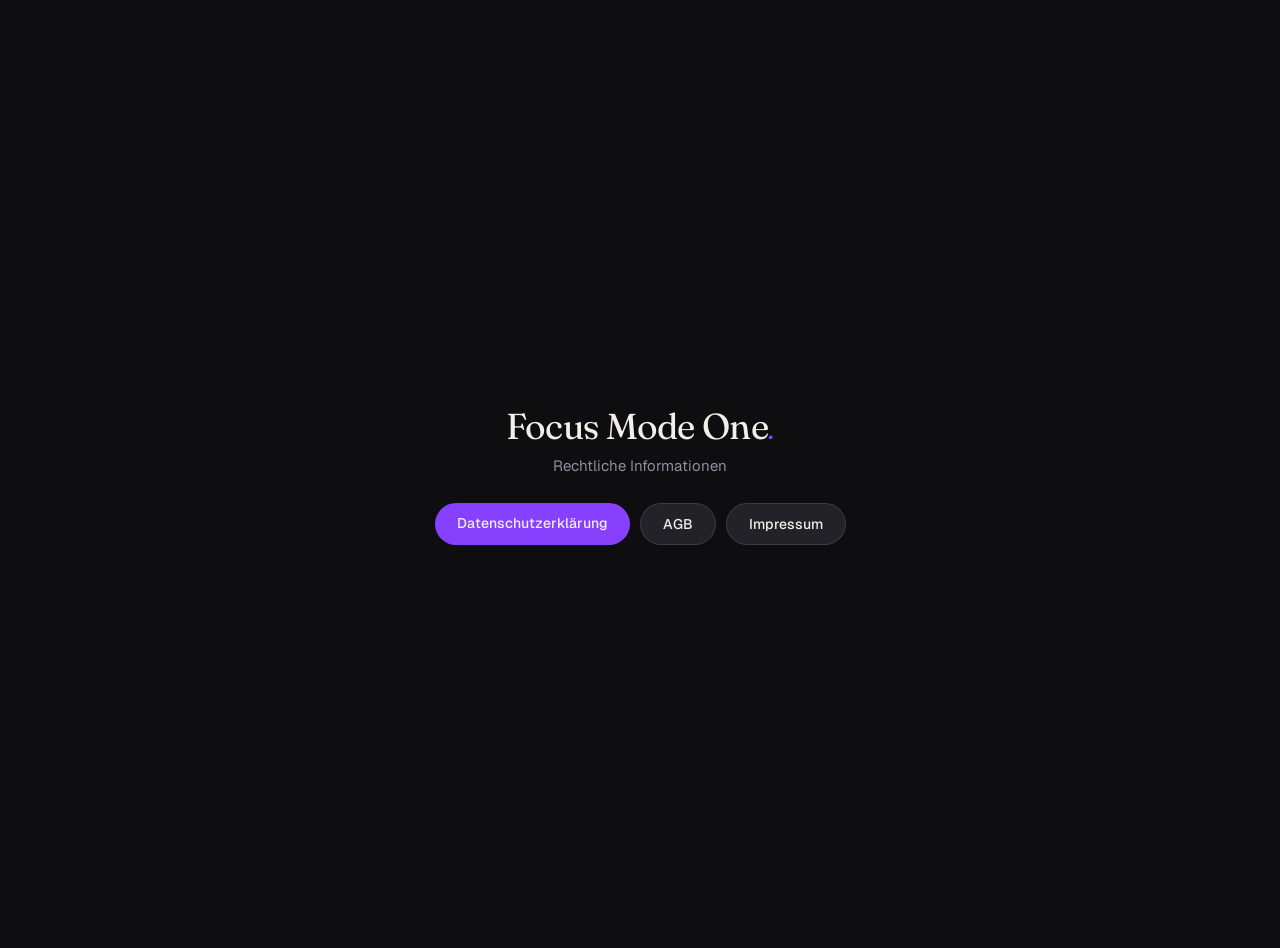
==== index.html @ ee65f876 "Add files via upload" ====
<!DOCTYPE html>
<html lang="de">
<head>
  <meta charset="UTF-8" />
  <meta name="viewport" content="width=device-width, initial-scale=1.0" />
  <title>Focus Mode One — Rechtliches</title>
  <meta name="description" content="Rechtliche Informationen zu Focus Mode One — Impressum, AGB und Datenschutzerklärung." />
  <link rel="canonical" href="datenschutz.html" />
  <link rel="preconnect" href="https://fonts.googleapis.com" />
  <link rel="preconnect" href="https://fonts.gstatic.com" crossorigin />
  <link rel="stylesheet" href="https://fonts.googleapis.com/css2?family=Fraunces:ital,opsz,wght@0,9..144,300..600;1,9..144,300..600&family=Geist:wght@400;450;500&display=swap" />
  <style>
    body {
      margin: 0;
      min-height: 100vh;
      display: grid;
      place-items: center;
      background: #0E0E10;
      font-family: 'Geist', -apple-system, sans-serif;
      color: #8E8E9E;
      text-align: center;
      padding: 24px;
    }
    h1 {
      font-family: 'Fraunces', Georgia, serif;
      font-weight: 400;
      font-size: 36px;
      color: #F0EFE8;
      margin: 0 0 8px;
      letter-spacing: -0.02em;
    }
    h1 em {
      font-style: italic;
      color: #8840FF;
      font-weight: 300;
    }
    p { margin: 0 0 28px; font-size: 15px; }
    .links {
      display: flex;
      gap: 10px;
      justify-content: center;
      flex-wrap: wrap;
      max-width: 640px;
    }
    a {
      display: inline-block;
      padding: 11px 22px;
      border-radius: 100px;
      text-decoration: none;
      font-size: 14px;
      font-weight: 500;
      transition: all 0.2s ease;
    }
    a.primary { background: #8840FF; color: #F0EFE8; }
    a.primary:hover { background: #A066FF; }
    a.secondary { background: #222228; color: #F0EFE8; border: 1px solid rgba(240,239,232,0.12); }
    a.secondary:hover { background: #2A2A32; }
  </style>
</head>
<body>
  <div>
    <h1>Focus Mode One<em>.</em></h1>
    <p>Rechtliche Informationen</p>
    <div class="links">
      <a class="primary" href="datenschutz.html">Datenschutzerklärung</a>
      <a class="secondary" href="agb.html">AGB</a>
      <a class="secondary" href="impressum.html">Impressum</a>
    </div>
  </div>
</body>
</html>
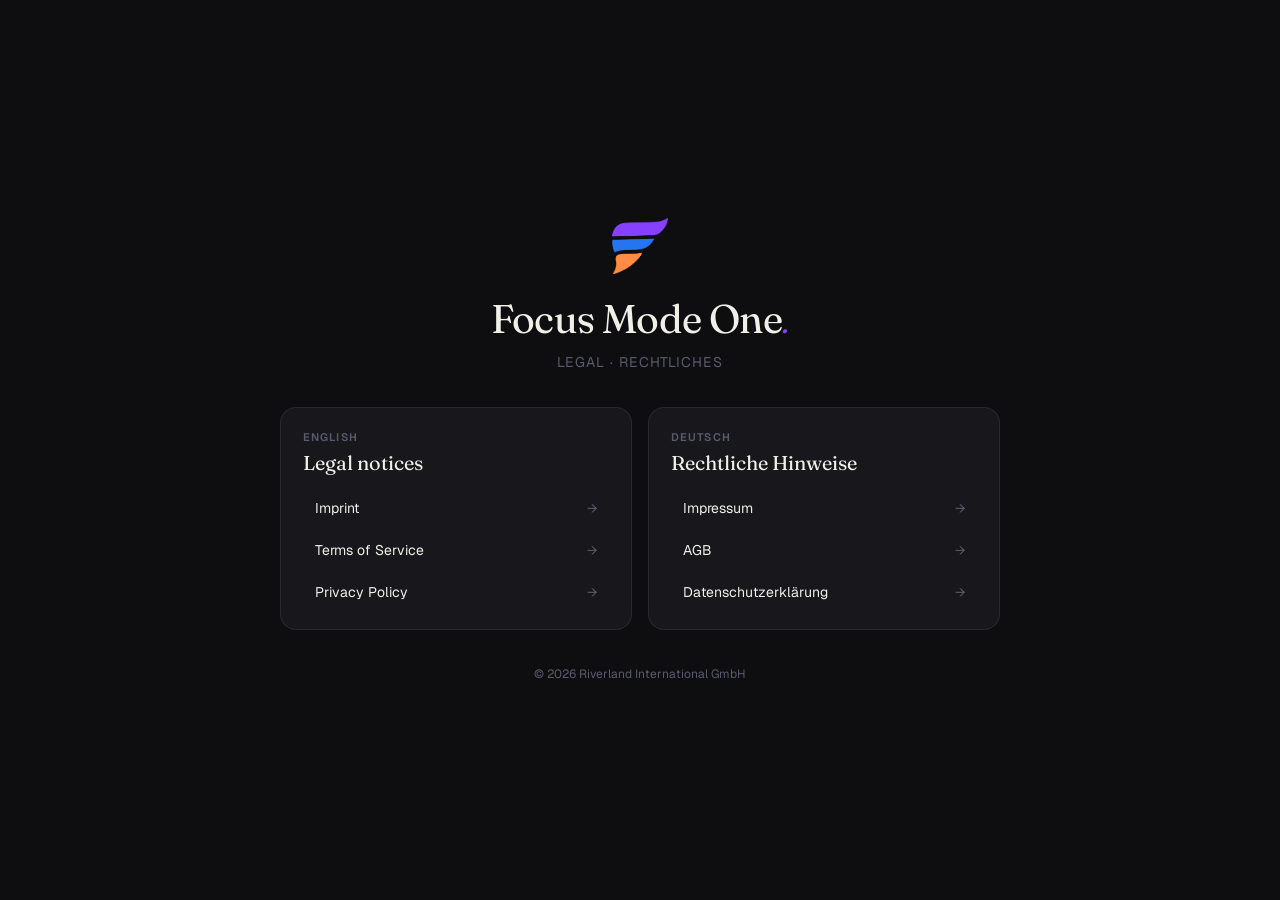
==== commit fd923cfd: "Add files via upload" ====
--- a/index.html
+++ b/index.html
@@ -1,32 +1,39 @@
 <!DOCTYPE html>
-<html lang="de">
+<html lang="en">
 <head>
   <meta charset="UTF-8" />
   <meta name="viewport" content="width=device-width, initial-scale=1.0" />
-  <title>Focus Mode One — Rechtliches</title>
-  <meta name="description" content="Rechtliche Informationen zu Focus Mode One — Impressum, AGB und Datenschutzerklärung." />
-  <link rel="canonical" href="datenschutz.html" />
+  <title>Focus Mode One — Legal · Rechtliches</title>
+  <meta name="description" content="Legal information for Focus Mode One — imprint, terms, privacy. Rechtliche Informationen — Impressum, AGB, Datenschutz." />
+  <link rel="icon" type="image/png" href="assets/icon_transparent.png" />
+  <link rel="apple-touch-icon" href="assets/icon_transparent.png" />
   <link rel="preconnect" href="https://fonts.googleapis.com" />
   <link rel="preconnect" href="https://fonts.gstatic.com" crossorigin />
   <link rel="stylesheet" href="https://fonts.googleapis.com/css2?family=Fraunces:ital,opsz,wght@0,9..144,300..600;1,9..144,300..600&family=Geist:wght@400;450;500&display=swap" />
   <style>
+    * { box-sizing: border-box; margin: 0; padding: 0; }
     body {
-      margin: 0;
       min-height: 100vh;
       display: grid;
       place-items: center;
       background: #0E0E10;
       font-family: 'Geist', -apple-system, sans-serif;
       color: #8E8E9E;
-      text-align: center;
-      padding: 24px;
+      padding: 32px 20px;
+    }
+    .wrapper { text-align: center; max-width: 720px; width: 100%; }
+    .brand {
+      width: 56px;
+      height: 56px;
+      margin: 0 auto 20px;
+      display: block;
     }
     h1 {
       font-family: 'Fraunces', Georgia, serif;
       font-weight: 400;
-      font-size: 36px;
+      font-size: 40px;
       color: #F0EFE8;
-      margin: 0 0 8px;
+      margin: 0 0 10px;
       letter-spacing: -0.02em;
     }
     h1 em {
@@ -34,38 +41,98 @@
       color: #8840FF;
       font-weight: 300;
     }
-    p { margin: 0 0 28px; font-size: 15px; }
-    .links {
+    .tagline {
+      font-size: 14px;
+      color: #5A5A6E;
+      letter-spacing: 0.08em;
+      text-transform: uppercase;
+      margin-bottom: 36px;
+    }
+    .columns {
+      display: grid;
+      grid-template-columns: 1fr 1fr;
+      gap: 16px;
+      text-align: left;
+    }
+    @media (max-width: 560px) {
+      .columns { grid-template-columns: 1fr; }
+    }
+    .col {
+      background: #18181C;
+      border: 1px solid rgba(240,239,232,0.08);
+      border-radius: 16px;
+      padding: 22px 22px 18px;
+    }
+    .col__label {
+      font-size: 11px;
+      font-weight: 600;
+      letter-spacing: 0.1em;
+      color: #5A5A6E;
+      text-transform: uppercase;
+      margin-bottom: 6px;
+    }
+    .col__heading {
+      font-family: 'Fraunces', Georgia, serif;
+      font-size: 20px;
+      color: #F0EFE8;
+      margin-bottom: 14px;
+      font-weight: 400;
+    }
+    .col__links { display: flex; flex-direction: column; gap: 4px; }
+    .col__links a {
       display: flex;
-      gap: 10px;
-      justify-content: center;
-      flex-wrap: wrap;
-      max-width: 640px;
-    }
-    a {
-      display: inline-block;
-      padding: 11px 22px;
-      border-radius: 100px;
+      align-items: center;
+      justify-content: space-between;
+      padding: 10px 12px;
+      border-radius: 10px;
       text-decoration: none;
       font-size: 14px;
-      font-weight: 500;
-      transition: all 0.2s ease;
+      color: #F0EFE8;
+      transition: background 0.15s ease;
     }
-    a.primary { background: #8840FF; color: #F0EFE8; }
-    a.primary:hover { background: #A066FF; }
-    a.secondary { background: #222228; color: #F0EFE8; border: 1px solid rgba(240,239,232,0.12); }
-    a.secondary:hover { background: #2A2A32; }
+    .col__links a:hover { background: #222228; }
+    .col__links a::after {
+      content: '→';
+      color: #5A5A6E;
+      font-size: 13px;
+    }
+    .col__links a:hover::after { color: #8840FF; }
+    .footer {
+      margin-top: 36px;
+      font-size: 12px;
+      color: #5A5A6E;
+    }
   </style>
 </head>
 <body>
-  <div>
+  <div class="wrapper">
+    <img class="brand" src="assets/icon_transparent.png" alt="Focus Mode One" />
     <h1>Focus Mode One<em>.</em></h1>
-    <p>Rechtliche Informationen</p>
-    <div class="links">
-      <a class="primary" href="datenschutz.html">Datenschutzerklärung</a>
-      <a class="secondary" href="agb.html">AGB</a>
-      <a class="secondary" href="impressum.html">Impressum</a>
+    <p class="tagline">Legal · Rechtliches</p>
+
+    <div class="columns">
+      <div class="col" lang="en">
+        <div class="col__label">English</div>
+        <div class="col__heading">Legal notices</div>
+        <div class="col__links">
+          <a href="imprint.html">Imprint</a>
+          <a href="terms.html">Terms of Service</a>
+          <a href="privacy.html">Privacy Policy</a>
+        </div>
+      </div>
+
+      <div class="col" lang="de">
+        <div class="col__label">Deutsch</div>
+        <div class="col__heading">Rechtliche Hinweise</div>
+        <div class="col__links">
+          <a href="impressum.html">Impressum</a>
+          <a href="agb.html">AGB</a>
+          <a href="datenschutz.html">Datenschutzerklärung</a>
+        </div>
+      </div>
     </div>
+
+    <p class="footer">© 2026 Riverland International GmbH</p>
   </div>
 </body>
 </html>
